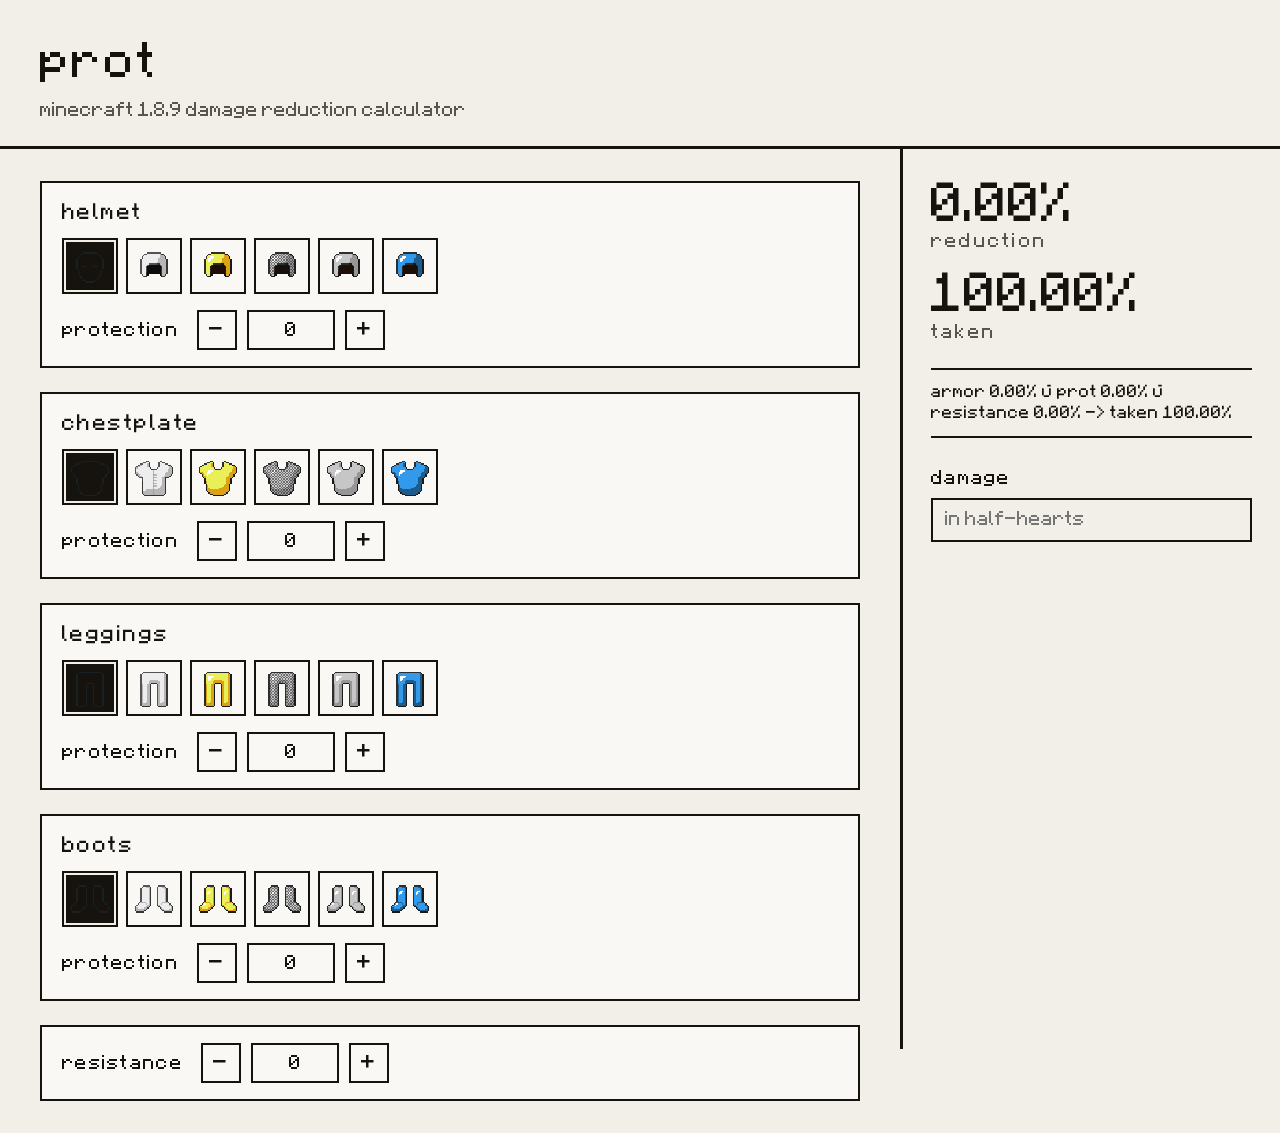
==== index.html @ 0212a03d "prot: 1.8.9 damage reduction calculator" ====
<!doctype html>
<html lang="en">
<head>
<meta charset="utf-8">
<meta name="viewport" content="width=device-width, initial-scale=1">
<title>prot</title>
<link rel="icon" type="image/png" href="assets/favicon.png">
<link rel="stylesheet" href="css/style.css">
</head>
<body>
<header class="site-head">
  <h1>prot</h1>
  <p>minecraft 1.8.9 damage reduction calculator</p>
</header>
<main id="app"></main>
<script src="js/calc.js"></script>
<script src="js/selftest.js"></script>
<script src="js/ui.js"></script>
<script>
  var fails = ProtSelftest(ProtCalc, function (line) { console.log('[selftest] ' + line); });
  if (fails) console.error('[selftest] ' + fails + ' failing');
  ProtUI.mount(document.getElementById('app'));
</script>
</body>
</html>
---- css/style.css ----
/* prot — bauhaus restraint: paper ground, black rules, no color accents. */

@font-face {
  font-family: 'Minecraft AE';
  src: url('../assets/fonts/minecraft-ae.woff2') format('woff2'),
       url('../assets/fonts/minecraft-ae.ttf') format('truetype');
  font-display: swap;
}

:root {
  --paper: #f2efe9;
  --ink: #16130f;
  --ink-soft: #5a554c;
  --line: #16130f;
  --panel: #faf8f4;
}

* { box-sizing: border-box; }

img { image-rendering: pixelated; image-rendering: crisp-edges; }

body {
  margin: 0;
  background: var(--paper);
  color: var(--ink);
  font-family: 'Minecraft AE', 'Courier New', monospace;
  font-size: 16px;
  line-height: 1.5;
}

button, input { font: inherit; color: inherit; }

/* ---------- header ---------- */

.site-head {
  padding: 32px 40px 24px;
  border-bottom: 3px solid var(--line);
}

.site-head h1 {
  margin: 0;
  font-size: 40px;
  font-weight: 400;
  letter-spacing: 0.06em;
}

.site-head p {
  margin: 6px 0 0;
  color: var(--ink-soft);
}

/* ---------- layout ---------- */

main {
  display: grid;
  grid-template-columns: minmax(0, 1fr) 380px;
  gap: 0;
  align-items: start;
}

.controls { padding: 32px 40px; }

/* ---------- equip rows ---------- */

.equip-row {
  border: 2px solid var(--line);
  background: var(--panel);
  padding: 16px 20px;
  margin-bottom: 24px;
}

.equip-head {
  display: flex;
  justify-content: space-between;
  align-items: baseline;
  margin-bottom: 12px;
}

.slot-label {
  margin: 0;
  font-size: 18px;
  font-weight: 400;
  letter-spacing: 0.08em;
}

.durability {
  color: var(--ink-soft);
  font-size: 14px;
}

.mats {
  display: flex;
  gap: 8px;
  flex-wrap: wrap;
}

.mat {
  flex: 0 0 56px;
  width: 56px;
  height: 56px;
  padding: 4px;
  border: 2px solid var(--line);
  background: transparent;
  cursor: pointer;
}

.mat img { width: 100%; height: 100%; display: block; }

.mat:hover { background: #e6e1d6; }

.mat.is-active {
  background: var(--ink);
  box-shadow: inset 0 0 0 2px var(--paper);
}

/* ---------- steppers ---------- */

.prot, .resistance {
  display: flex;
  align-items: center;
  gap: 10px;
}

.prot { margin-top: 16px; }
.resistance {
  border: 2px solid var(--line);
  background: var(--panel);
  padding: 16px 20px;
}

.prot-label, .res-label {
  margin-right: 8px;
  letter-spacing: 0.08em;
}

.prot-dec, .prot-inc, .res-dec, .res-inc {
  width: 40px;
  height: 40px;
  border: 2px solid var(--line);
  background: transparent;
  cursor: pointer;
  font-size: 20px;
  line-height: 1;
}

.prot-dec:hover, .prot-inc:hover, .res-dec:hover, .res-inc:hover { background: #e6e1d6; }

.prot-input, .res-input {
  width: 88px;
  height: 40px;
  padding: 0 8px;
  border: 2px solid var(--line);
  background: transparent;
  text-align: center;
}

.prot-input:focus, .res-input:focus, .damage-input:focus { outline: 2px dashed var(--line); outline-offset: 2px; }

/* spinners off — steppers are the control */
input[type="number"]::-webkit-outer-spin-button,
input[type="number"]::-webkit-inner-spin-button { -webkit-appearance: none; margin: 0; }
input[type="number"] { -moz-appearance: textfield; appearance: textfield; }

/* ---------- results ---------- */

.results {
  position: sticky;
  top: 0;
  border-left: 3px solid var(--line);
  padding: 32px 28px;
  min-height: 100vh;
}

.big-box { margin-bottom: 8px; }

.big {
  font-size: 44px;
  line-height: 1.1;
}

.big-caption {
  color: var(--ink-soft);
  letter-spacing: 0.14em;
  margin-bottom: 18px;
}

.breakdown {
  border-top: 2px solid var(--line);
  border-bottom: 2px solid var(--line);
  padding: 12px 0;
  margin: 24px 0 0;
  font-size: 14px;
}

.epf-capped {
  margin: 12px 0 0;
  padding: 8px 12px;
  border: 2px solid var(--line);
  background: var(--ink);
  color: var(--paper);
  font-size: 14px;
}

.epf-capped[hidden] { display: none; }

.damage { margin-top: 28px; }

.damage-label { display: block; margin-bottom: 8px; letter-spacing: 0.08em; }

.damage-input {
  width: 100%;
  height: 44px;
  padding: 0 12px;
  border: 2px solid var(--line);
  background: transparent;
}

.damage-output { margin: 10px 0 0; font-size: 18px; }

/* ---------- mobile: single column, results pinned to bottom ---------- */

@media (max-width: 760px) {
  .site-head { padding: 20px 20px 14px; }
  .site-head h1 { font-size: 28px; }

  main { grid-template-columns: 1fr; }

  .controls { padding: 20px; }

  .results {
    position: sticky;
    bottom: 0;
    top: auto;
    order: 2;
    border-left: none;
    border-top: 3px solid var(--line);
    background: var(--paper);
    min-height: 0;
    padding: 16px 20px;
    z-index: 10;
  }

  .big { font-size: 30px; }
  .big-caption { margin-bottom: 8px; }
  .breakdown { margin: 12px 0 0; }
  .damage { margin-top: 16px; }
}
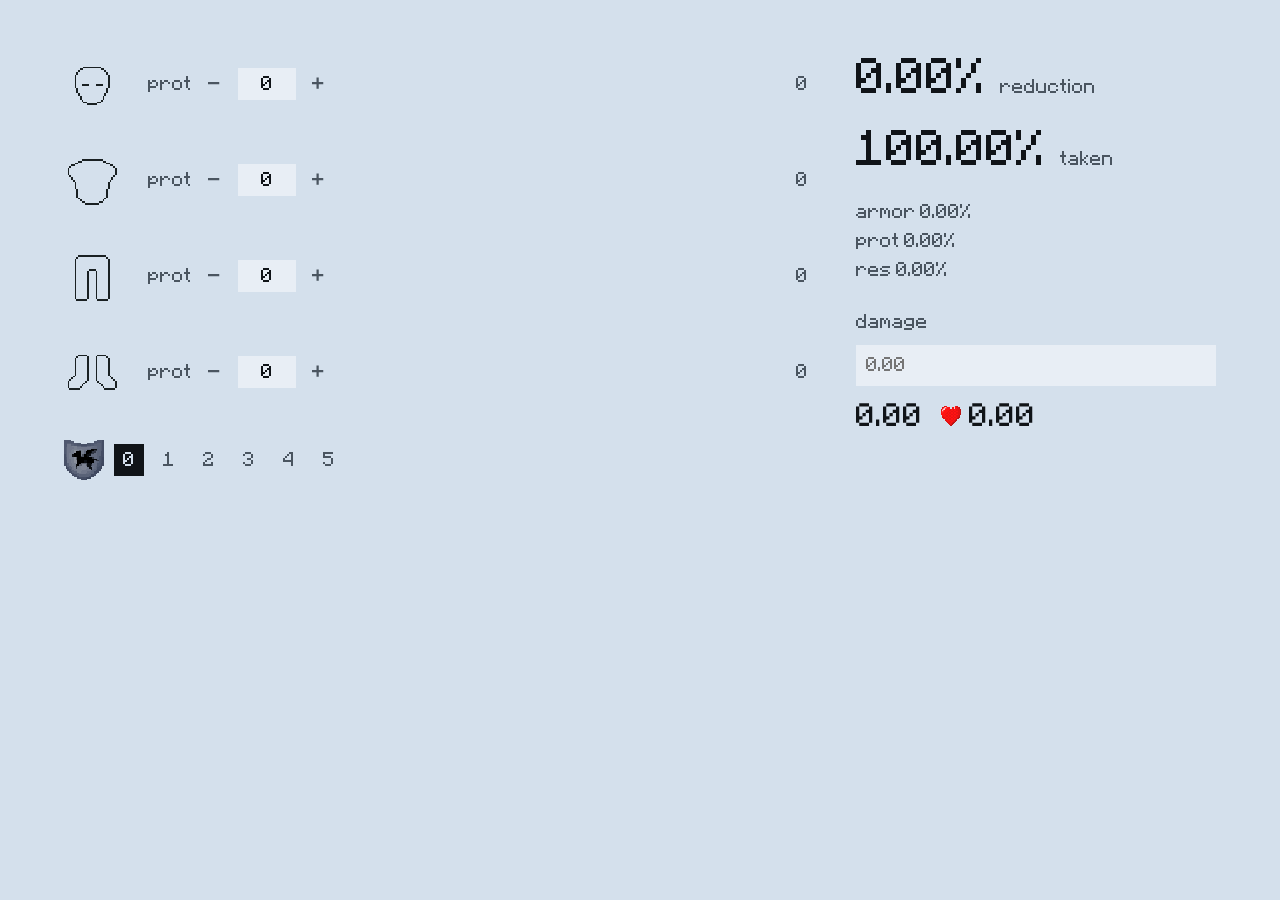
==== commit df0cee6c: "prot: ui v2 - borderless icon layout, material popover, shield resistance levels, mobile detail moda" ====
--- a/index.html
+++ b/index.html
@@ -8,10 +8,6 @@
 <link rel="stylesheet" href="css/style.css">
 </head>
 <body>
-<header class="site-head">
-  <h1>prot</h1>
-  <p>minecraft 1.8.9 damage reduction calculator</p>
-</header>
 <main id="app"></main>
 <script src="js/calc.js"></script>
 <script src="js/selftest.js"></script>
@@ -22,4 +18,4 @@
   ProtUI.mount(document.getElementById('app'));
 </script>
 </body>
-</html>
+</html>
--- a/css/style.css
+++ b/css/style.css
@@ -1,4 +1,4 @@
-/* prot — bauhaus restraint: paper ground, black rules, no color accents. */
+/* prot — markra-grade restraint: no borders, no rules, paper-blue ground. */
 
 @font-face {
   font-family: 'Minecraft AE';
@@ -8,240 +8,295 @@
 }
 
 :root {
-  --paper: #f2efe9;
-  --ink: #16130f;
-  --ink-soft: #5a554c;
-  --line: #16130f;
-  --panel: #faf8f4;
+  --ground: #d4e0ec;
+  --ink: #101418;
+  --ink-soft: #4a5560;
+  --wash: rgba(255, 255, 255, 0.45);
+  --wash-strong: rgba(255, 255, 255, 0.78);
 }
 
 * { box-sizing: border-box; }
 
 img { image-rendering: pixelated; image-rendering: crisp-edges; }
+
+button {
+  font: inherit;
+  color: inherit;
+  background: none;
+  border: 0;
+  padding: 0;
+  cursor: pointer;
+}
 
 body {
   margin: 0;
-  background: var(--paper);
+  background: var(--ground);
   color: var(--ink);
   font-family: 'Minecraft AE', 'Courier New', monospace;
   font-size: 16px;
-  line-height: 1.5;
-}
-
-button, input { font: inherit; color: inherit; }
-
-/* ---------- header ---------- */
-
-.site-head {
-  padding: 32px 40px 24px;
-  border-bottom: 3px solid var(--line);
-}
-
-.site-head h1 {
-  margin: 0;
-  font-size: 40px;
-  font-weight: 400;
-  letter-spacing: 0.06em;
-}
-
-.site-head p {
-  margin: 6px 0 0;
-  color: var(--ink-soft);
-}
-
-/* ---------- layout ---------- */
+  line-height: 1.55;
+}
 
 main {
   display: grid;
-  grid-template-columns: minmax(0, 1fr) 380px;
-  gap: 0;
+  grid-template-columns: minmax(0, 1fr) 360px;
+  gap: 48px;
   align-items: start;
-}
-
-.controls { padding: 32px 40px; }
-
-/* ---------- equip rows ---------- */
-
-.equip-row {
-  border: 2px solid var(--line);
-  background: var(--panel);
-  padding: 16px 20px;
-  margin-bottom: 24px;
-}
-
-.equip-head {
-  display: flex;
-  justify-content: space-between;
-  align-items: baseline;
-  margin-bottom: 12px;
-}
-
-.slot-label {
-  margin: 0;
-  font-size: 18px;
-  font-weight: 400;
-  letter-spacing: 0.08em;
-}
-
-.durability {
-  color: var(--ink-soft);
-  font-size: 14px;
-}
-
-.mats {
-  display: flex;
-  gap: 8px;
-  flex-wrap: wrap;
-}
-
-.mat {
-  flex: 0 0 56px;
+  padding: 56px 64px;
+}
+
+/* ---------- slot rows ---------- */
+
+.controls { display: grid; gap: 40px; }
+
+.slot-row {
+  position: relative;
+  display: grid;
+  grid-template-columns: 56px minmax(0, 1fr) 64px;
+  align-items: center;
+  gap: 28px;
+}
+
+.slot-trigger {
   width: 56px;
   height: 56px;
-  padding: 4px;
-  border: 2px solid var(--line);
-  background: transparent;
-  cursor: pointer;
-}
-
-.mat img { width: 100%; height: 100%; display: block; }
-
-.mat:hover { background: #e6e1d6; }
-
-.mat.is-active {
-  background: var(--ink);
-  box-shadow: inset 0 0 0 2px var(--paper);
-}
-
-/* ---------- steppers ---------- */
-
-.prot, .resistance {
+  display: block;
+  transition: background 120ms ease;
+}
+
+.slot-trigger img { width: 56px; height: 56px; display: block; }
+
+.slot-trigger:hover { background: var(--wash); }
+
+.durability {
+  text-align: right;
+  color: var(--ink-soft);
+  font-variant-numeric: tabular-nums;
+}
+
+/* ---------- material popover ---------- */
+
+.material-popover {
+  position: absolute;
+  top: 56px;
+  left: 0;
   display: flex;
-  align-items: center;
-  gap: 10px;
-}
-
-.prot { margin-top: 16px; }
-.resistance {
-  border: 2px solid var(--line);
-  background: var(--panel);
-  padding: 16px 20px;
-}
-
-.prot-label, .res-label {
-  margin-right: 8px;
-  letter-spacing: 0.08em;
-}
-
-.prot-dec, .prot-inc, .res-dec, .res-inc {
-  width: 40px;
-  height: 40px;
-  border: 2px solid var(--line);
-  background: transparent;
-  cursor: pointer;
-  font-size: 20px;
+  gap: 6px;
+  padding: 10px;
+  background: var(--wash-strong);
+  opacity: 0;
+  visibility: hidden;
+  transform: translateY(-4px);
+  transition: opacity 130ms ease, transform 130ms ease, visibility 130ms;
+  z-index: 20;
+}
+
+.material-popover.is-open {
+  opacity: 1;
+  visibility: visible;
+  transform: translateY(0);
+}
+
+.mat-option { width: 44px; height: 44px; display: block; transition: background 120ms ease; }
+.mat-option img { width: 44px; height: 44px; display: block; }
+.mat-option:hover { background: rgba(255, 255, 255, 0.9); }
+
+/* ---------- prot control ---------- */
+
+.prot { display: flex; align-items: center; gap: 10px; }
+
+.prot-label { color: var(--ink-soft); }
+
+.prot-input {
+  width: 58px;
+  padding: 4px 6px;
+  font: inherit;
+  color: inherit;
+  background: var(--wash);
+  border: 0;
+  text-align: center;
+  font-variant-numeric: tabular-nums;
+}
+
+.prot-input:focus { outline: 1px dashed var(--ink-soft); outline-offset: 2px; }
+
+.prot-dec, .prot-inc {
+  width: 26px;
+  color: var(--ink-soft);
+  font-size: 18px;
   line-height: 1;
-}
-
-.prot-dec:hover, .prot-inc:hover, .res-dec:hover, .res-inc:hover { background: #e6e1d6; }
-
-.prot-input, .res-input {
-  width: 88px;
-  height: 40px;
-  padding: 0 8px;
-  border: 2px solid var(--line);
-  background: transparent;
-  text-align: center;
-}
-
-.prot-input:focus, .res-input:focus, .damage-input:focus { outline: 2px dashed var(--line); outline-offset: 2px; }
-
-/* spinners off — steppers are the control */
+  transition: background 120ms ease, color 120ms ease;
+}
+
+.prot-dec:hover, .prot-inc:hover { background: var(--wash); color: var(--ink); }
+
 input[type="number"]::-webkit-outer-spin-button,
 input[type="number"]::-webkit-inner-spin-button { -webkit-appearance: none; margin: 0; }
 input[type="number"] { -moz-appearance: textfield; appearance: textfield; }
 
+/* ---------- resistance levels ---------- */
+
+.resistance-row { display: flex; align-items: center; gap: 10px; }
+
+.res-icon { width: 40px; height: 40px; display: block; }
+
+.res-level {
+  min-width: 30px;
+  padding: 4px 6px;
+  color: var(--ink-soft);
+  font-variant-numeric: tabular-nums;
+  transition: background 120ms ease, color 120ms ease;
+}
+
+.res-level:hover { background: var(--wash); }
+
+.res-level.is-active { background: var(--ink); color: var(--ground); }
+
 /* ---------- results ---------- */
 
-.results {
-  position: sticky;
-  top: 0;
-  border-left: 3px solid var(--line);
-  padding: 32px 28px;
-  min-height: 100vh;
-}
-
-.big-box { margin-bottom: 8px; }
-
-.big {
-  font-size: 44px;
-  line-height: 1.1;
-}
-
-.big-caption {
-  color: var(--ink-soft);
-  letter-spacing: 0.14em;
-  margin-bottom: 18px;
-}
-
-.breakdown {
-  border-top: 2px solid var(--line);
-  border-bottom: 2px solid var(--line);
-  padding: 12px 0;
-  margin: 24px 0 0;
+.results { display: grid; gap: 28px; align-content: start; }
+
+.breakdown { margin: 0; display: grid; gap: 4px; }
+
+.breakdown .line { margin: 0; color: var(--ink-soft); }
+
+.stat { display: flex; align-items: baseline; gap: 14px; }
+
+.stat-value { font-size: 40px; line-height: 1.1; font-variant-numeric: tabular-nums; }
+
+.stat-label { color: var(--ink-soft); cursor: default; }
+
+.epf-capped {
+  margin: 0;
+  padding: 6px 10px;
+  background: var(--ink);
+  color: var(--ground);
   font-size: 14px;
-}
-
-.epf-capped {
-  margin: 12px 0 0;
-  padding: 8px 12px;
-  border: 2px solid var(--line);
-  background: var(--ink);
-  color: var(--paper);
-  font-size: 14px;
+  justify-self: start;
 }
 
 .epf-capped[hidden] { display: none; }
 
-.damage { margin-top: 28px; }
-
-.damage-label { display: block; margin-bottom: 8px; letter-spacing: 0.08em; }
+.damage-row { display: grid; gap: 10px; }
+
+.damage-label { color: var(--ink-soft); }
 
 .damage-input {
   width: 100%;
-  height: 44px;
-  padding: 0 12px;
-  border: 2px solid var(--line);
-  background: transparent;
-}
-
-.damage-output { margin: 10px 0 0; font-size: 18px; }
-
-/* ---------- mobile: single column, results pinned to bottom ---------- */
+  padding: 8px 10px;
+  font: inherit;
+  color: inherit;
+  background: var(--wash);
+  border: 0;
+  font-variant-numeric: tabular-nums;
+}
+
+.damage-input:focus { outline: 1px dashed var(--ink-soft); outline-offset: 2px; }
+
+.damage-out { display: flex; align-items: baseline; gap: 18px; }
+
+.damage-value { font-size: 26px; font-variant-numeric: tabular-nums; }
+
+.heart-out { display: inline-flex; align-items: center; gap: 8px; }
+
+.heart-icon { width: 20px; height: 20px; display: block; }
+
+.heart-value { font-size: 26px; font-variant-numeric: tabular-nums; }
+
+/* ---------- mobile bar & detail modal ---------- */
+
+.mobile-bar { display: none; }
+
+.detail-modal {
+  position: fixed;
+  inset: 0;
+  display: flex;
+  align-items: center;
+  justify-content: center;
+  opacity: 0;
+  visibility: hidden;
+  transition: opacity 200ms ease, visibility 200ms;
+  z-index: 60;
+}
+
+.detail-modal.is-open { opacity: 1; visibility: visible; }
+
+.modal-backdrop { position: absolute; inset: 0; background: rgba(16, 20, 24, 0.28); }
+
+.modal-card {
+  position: relative;
+  min-width: 240px;
+  padding: 28px 32px;
+  background: var(--ground);
+  display: grid;
+  gap: 10px;
+}
+
+.modal-lines { display: grid; gap: 6px; }
+
+.modal-lines .line { margin: 0; color: var(--ink-soft); }
+
+.modal-close {
+  position: absolute;
+  top: 10px;
+  right: 10px;
+  width: 18px;
+  height: 18px;
+  color: var(--ink-soft);
+  cursor: pointer;
+  transition: color 120ms ease;
+}
+
+.modal-close:hover { color: var(--ink); }
+
+/* ---------- mobile ---------- */
 
 @media (max-width: 760px) {
-  .site-head { padding: 20px 20px 14px; }
-  .site-head h1 { font-size: 28px; }
-
-  main { grid-template-columns: 1fr; }
-
-  .controls { padding: 20px; }
-
-  .results {
-    position: sticky;
+  main {
+    grid-template-columns: 1fr;
+    gap: 32px;
+    padding: 28px 22px 140px;
+  }
+
+  .controls { gap: 30px; }
+
+  .slot-row { grid-template-columns: 48px minmax(0, 1fr) 48px; gap: 16px; }
+
+  .slot-trigger, .slot-trigger img { width: 48px; height: 48px; }
+
+  .material-popover { top: 48px; }
+
+  .stat-value { font-size: 30px; }
+
+  .results { gap: 20px; }
+
+  .breakdown { display: none; }
+
+  .results > .stat { display: none; }
+
+  .mobile-bar {
+    position: fixed;
+    left: 0;
+    right: 0;
     bottom: 0;
-    top: auto;
-    order: 2;
-    border-left: none;
-    border-top: 3px solid var(--line);
-    background: var(--paper);
-    min-height: 0;
-    padding: 16px 20px;
-    z-index: 10;
+    display: flex;
+    justify-content: space-between;
+    align-items: flex-start;
+    padding: 14px 22px;
+    background: var(--ground);
+    z-index: 40;
   }
 
-  .big { font-size: 30px; }
-  .big-caption { margin-bottom: 8px; }
-  .breakdown { margin: 12px 0 0; }
-  .damage { margin-top: 16px; }
-}
+  .mobile-bar .stat {
+    flex-direction: column;
+    align-items: center;
+    gap: 2px;
+  }
+
+  .mobile-bar .stat-value { font-size: 26px; }
+
+  .mobile-bar .stat-label { cursor: pointer; }
+
+  .mobile-bar .stat:first-child { align-items: flex-start; }
+  .mobile-bar .stat:last-child { align-items: flex-end; }
+}
